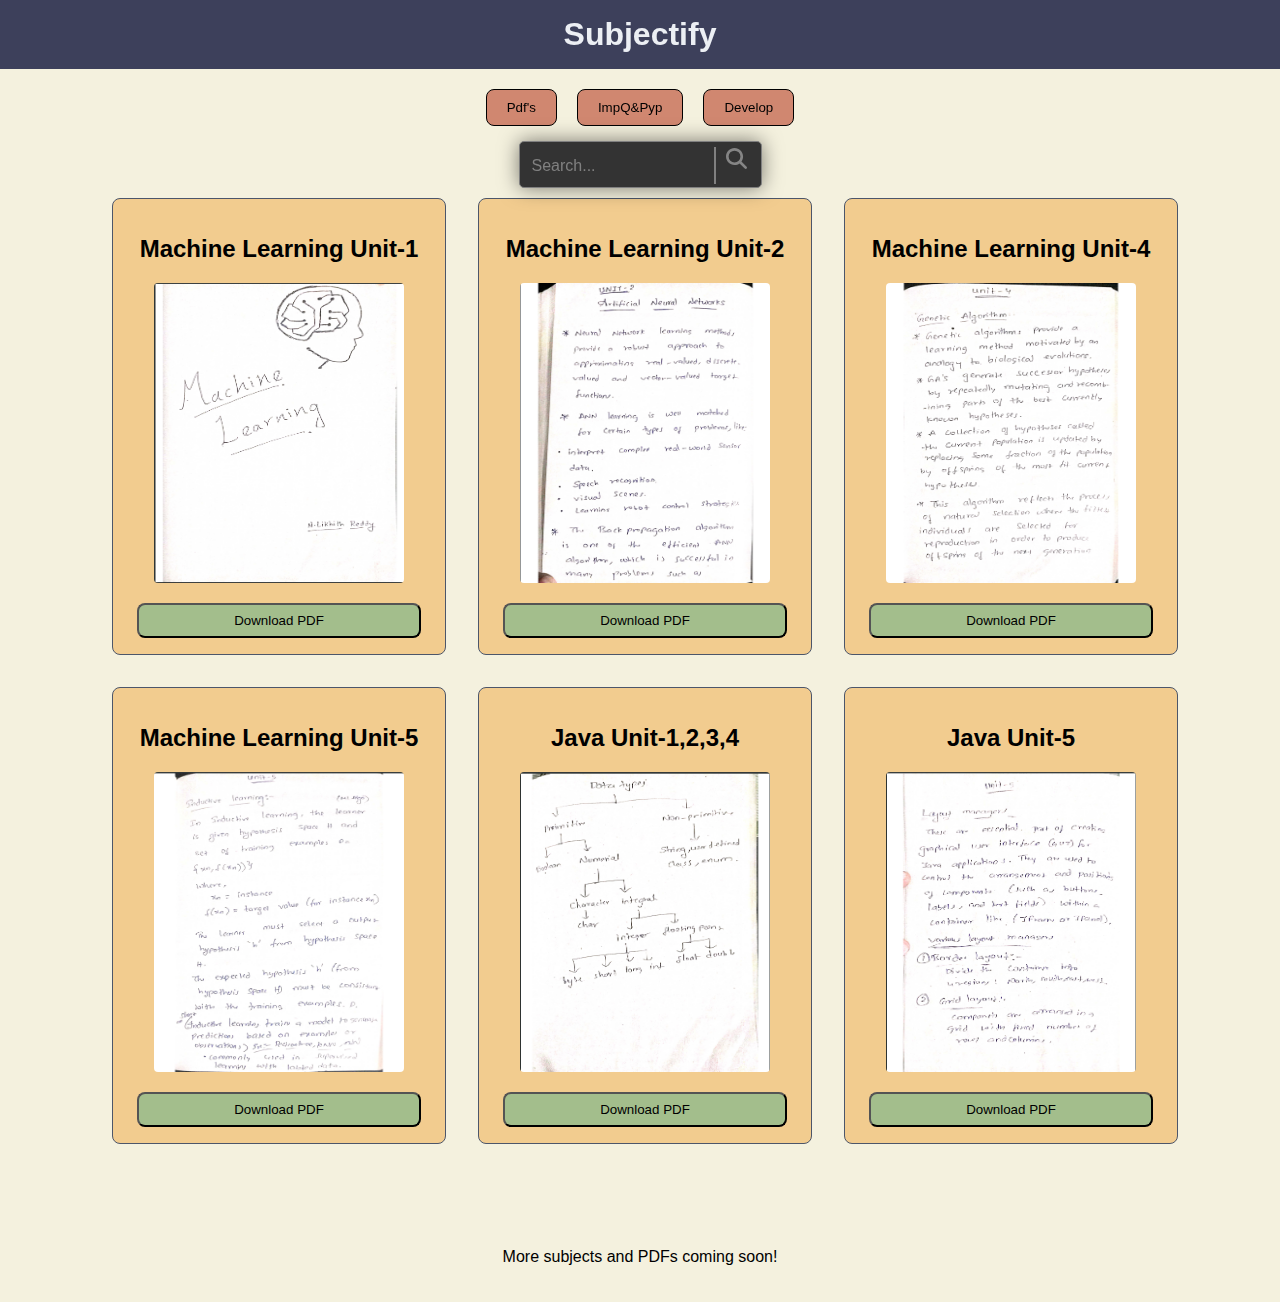
==== index.html @ c7d246d9 "Add files via upload" ====
<!DOCTYPE html>
<html lang="en">

<head>
    <meta charset="UTF-8">
    <meta name="viewport" content="width=device-width, initial-scale=1.0">
    <link rel="stylesheet" href="style.css">
    <title>Subjectify</title>
</head>

<body class="welcome-animation">
    <header>
        <h1>Subjectify</h1>
        <div class="additional-buttons">
            <button class="unique-button-1">Pdf's</button>
            <button class="unique-button-2">ImpQ&Pyp</button>
            <button class="unique-button-3">Develop</button>
        </div>
        <div class="search-container">
            <div class="search">
                <div class="search-box">
                <div class="search-field">
                    <input placeholder="Search..." class="input" type="text">
                    <div class="search-box-icon">
                    <button class="btn-icon-content">
                        <i class="search-icon">
                        <svg xmlns="://www.w3.org/2000/svg" version="1.1" viewBox="0 0 512 512"><path d="M416 208c0 45.9-14.9 88.3-40 122.7L502.6 457.4c12.5 12.5 12.5 32.8 0 45.3s-32.8 12.5-45.3 0L330.7 376c-34.4 25.2-76.8 40-122.7 40C93.1 416 0 322.9 0 208S93.1 0 208 0S416 93.1 416 208zM208 352a144 144 0 1 0 0-288 144 144 0 1 0 0 288z" fill="#fff"></path></svg>
                        </i>
                    </button>
                    </div>
                </div>
                </div>
            </div>
        </div>
    </header>
    
    <main>

        

        <section class="subject">
            <h2>Machine Learning Unit-1</h2>
            <div class="thumbnail">
                <img src="images/mlunit1.png" alt="Subject 1 Thumbnail">
            </div>
            <div class="actions">
                
                <button class="download-pdf-btn" data-pdf="pdfs/unit1 ml.pdf">Download PDF</button>
            </div>
            
        </section>

        <section class="subject">
            <h2>Machine Learning Unit-2</h2>
            <div class="thumbnail">
                <img src="images/mlunit2.png" alt="Subject 1 Thumbnail">
            </div>
            <div class="actions">
                
                <button class="download-pdf-btn" data-pdf="pdfs/unit 2 ml.pdf">Download PDF</button>
            </div>
        </section>

        <section class="subject">
            <h2>Machine Learning Unit-4</h2>
            <div class="thumbnail">
                <img src="images/unitml4.png" alt="Subject 1 Thumbnail">
            </div>
            <div class="actions">
                
                <button class="download-pdf-btn" data-pdf="pdfs/ml unit 4.pdf">Download PDF</button>
            </div>
        </section>

        <section class="subject">
            <h2>Machine Learning Unit-5</h2>
            <div class="thumbnail">
                <img src="images/mlunit5.png" alt="Subject 1 Thumbnail">
            </div>
            <div class="actions">
                
                <button class="download-pdf-btn" data-pdf="pdfs/unit 5.pdf">Download PDF</button>
            </div>
        </section>

        <section class="subject">
            <h2>Java Unit-1,2,3,4</h2>
            <div class="thumbnail">
                <img src="images/javaunits.png" alt="Subject 1 Thumbnail">
            </div>
            <div class="actions">
                
                <button class="download-pdf-btn" data-pdf="pdfs/Java1234.pdf">Download PDF</button>
            </div>
        </section>

        <section class="subject">
            <h2>Java Unit-5</h2>
            <div class="thumbnail">
                <img src="images/javaunit5.png" alt="Subject 1 Thumbnail">
            </div>
            <div class="actions">
                
                <button class="download-pdf-btn" data-pdf="pdfs/Java unit5.pdf">Download PDF</button>
            </div>
        </section>

        
    </main>

    <div class="coming-soon-container">
        <p>More subjects and PDFs coming soon!</p>
    </div>

    <script src="script.js"></script>
</body>

</html>
---- style.css ----
body {
    font-family: 'Arial', sans-serif;
    margin: 0;
    padding: 0;
    background-color: #F4F1DE;
    color: #eceff4;
    padding-top: 50px; /* Adjust according to header height */
}

header {
    position: fixed;
    width: 100%;
    z-index: 1000;
    top: 0;
}

header h1 {
    margin: 0;
    padding: 1rem;
    background-color: #3d405b;
    color: #eceff4;
    text-align: center;
}

.para1 {
    text-align: center;
    position: absolute;
    bottom: 0;
    left: 50%;
    transform: translateX(-50%);
}


main {
    display: flex;
    flex-wrap: wrap;
    justify-content: flex-start;
    padding: 2rem;
    margin-left: 5%;
    margin-top: 100px; /* Adjust the margin-top to create space below the header */
    position: relative; /* Add this for the absolute positioning of "Explore and Download PDFs" */
}


.subject {
    border: 1px solid #4c566a;
    background-color: #f2cc8f;
    margin: 1rem;
    padding: 1rem;
    text-align: center;
    width: 300px;
    border-radius: 8px;
}

.subject h2{
    color: black;
}

.subject:hover {
    background-color: #d08770;
}

.thumbnail {
    margin-bottom: 1rem;
}

.thumbnail img {
    max-width: 100%;
    height: auto;
    width: 250px; /* Adjust the width as needed */
    height: 300px; /* Adjust the height as needed */
    border-radius: 4px;
}

.actions {
    text-align: left;
    display: flex;
    justify-content: space-between;
}

.actions button,
.actions a {
    flex-grow: 1;
    margin: 0 0.5rem;
    padding: 0.5rem;
    background-color: #a3be8c;
    color: black;
    text-decoration: none;
    border-radius: 8px; /* Rounded corners */
    cursor: pointer;
}

.actions button:hover {
    background-color: #5e81ac;
    color: white;
}

body::-webkit-scrollbar {
    width: 12px;
}

body::-webkit-scrollbar-thumb {
    background-color: #4c566a;
    border-radius: 6px;
}

body::-webkit-scrollbar-track {
    background-color: #2e3440;
}

body::-webkit-scrollbar-thumb:hover {
    background-color: #5e81ac;
}


.search-container {
    display: flex;
    justify-content: center;
    margin-top: 15px;
}

.search {
    --input-line: #cccccc;
    --input-text-color: #808080;
    --input-text-hover-color: transparent;
    --input-border-color: #808080;
    --input-border-hover-color: #999999;
    --input-bg-color: #333333;
    --search-max-width: 250px;
    --search-min-width: 150px;
    --border-radius: 5px;
    --transition-cubic-bezier: 150ms cubic-bezier(0.4,0,0.2,1);
  }
  
  .search-box {
    max-width: var(--search-max-width);
    min-width: var(--search-min-width);
    height: 35px;
    border: 1px solid var(--input-border-color);
    border-radius: var(--border-radius);
    padding: 5px 15px;
    background: var(--input-bg-color);
    box-shadow: 0 0 20px rgba(0, 0, 0, 0.5);
    transition: var(--transition-cubic-bezier);
  }
  
  .search-box:hover {
    border-color: var(--input-border-hover-color);
  }
  
  /*Section input*/
  .search-field {
    position: relative;
    width: 100%;
    height: 100%;
    left: -5px;
    border: 0;
  }
  
  .input {
    width: calc(100% - 29px);
    height: 100%;
    border: 0;
    border-color: transparent;
    font-size: 1rem;
    padding-right: 0px;
    color: var(--input-line);
    background: var(--input-bg-color);
    border-right: 2px solid var(--input-border-color);
    outline: none;
  }
  
  .input::-webkit-input-placeholder {
    color: var(--input-text-color);
  }
  
  .input::-moz-input-placeholder {
    color: var(--input-text-color);
  }
  
  .input::-ms-input-placeholder {
    color: var(--input-text-color);
  }
  
  .input:focus::-webkit-input-placeholder {
    color: var(--input-text-hover-color);
  }
  
  .input:focus::-moz-input-placeholder {
    color: var(--input-text-hover-color);
  }
  
  .input:focus::-ms-input-placeholder {
    color: var(--input-text-hover-color);
  }
  
  /*Search button*/
  .search-box-icon {
    width: 52px;
    height: 35px;
    position: absolute;
    top: -6px;
    right: -21px;
    background: transparent;
    border-bottom-right-radius: var(--border-radius);
    border-top-right-radius: var(--border-radius);
    transition: var(--transition-cubic-bezier);
  }
  
  .search-box-icon:hover {
    background: var(--input-border-color);
  }
  
  .btn-icon-content {
    width: 52px;
    height: 35px;
    top: -6px;
    right: -21px;
    background: transparent;
    border: none;
    cursor: pointer;
    border-bottom-right-radius: var(--border-radius);
    border-top-right-radius: var(--border-radius);
    transition: var(--transition-cubic-bezier);
    opacity: .4;
  }
  
  .btn-icon-content:hover {
    opacity: .8;
  }
  
  .search-icon {
    width: 21px;
    height: 21px;
    position: absolute;
    top: 7px;
    right: 15px;
  }

.coming-soon-container {
    text-align: center;
    margin-top: 20px; /* Adjust the margin-top as needed */
    padding: 20px;
    border-radius: 8px;
    color: black;
}

.additional-buttons {
    display: flex;
    justify-content: center;
    margin-top: 20px; /* Adjust the margin-top as needed */
}

.additional-buttons button {
    margin: 0 10px; /* Adjust the margin between buttons as needed */
    padding: 10px 20px;
    background-color: #d08770; /* Minimal Nordic purple color */
    border: 1px solid black; /* Border color */
    border-radius: 8px; /* Rounded corners */
    color: black;
    cursor: pointer;
    transition: background-color 0.3s ease, color 0.3s ease, border 0.3s ease;
}

.additional-buttons button:hover {
    background-color: #a3be8c; /* Slightly lighter color on hover */
    color: #2e3440; /* Darker text on hover */
    border: 1px solid #81a1c1; /* Lighter border on hover */
}


.impcomingtext{
    color: black;
    text-align: center;
    margin-top: 300px;

}

.coming-soon1-container{
  text-align: center;
  margin-top: 120px; /* Adjust the margin-top as needed */
  padding: 20px;
  border-radius: 8px;
  color: black;
}



/* Media Query for Small Screens (Mobile) */
@media only screen and (max-width: 600px) {
    main {
        padding: 1rem;
        margin-top: 120px;
    }

}

.centered-image-container {
  text-align: center;
  margin-top: 20px; /* Adjust the margin based on your design */
}

.centered-image {
  max-width: 100%; /* Ensure the image doesn't exceed the container width */
  height: auto; /* Maintain the image's aspect ratio */
  border-radius: 8px; /* Add border-radius for rounded corners (optional) */
}

@media screen and (max-width: 600px) {
  /* Mobile view styles */
  .centered-image-container {
      margin-top: 10px; /* Adjust the margin for mobile view */
  }
}



.welcome-animation {
  animation: dropColors 2s ease-in-out;
}

@keyframes dropColors {
  0% {
      transform: translateY(-100%);
      opacity: 0;
  }
  100% {
      transform: translateY(0);
      opacity: 1;
  }
}

/* Define Nordic light colors */
.nordic-light-color-1 {
  color: #d8dee9; /* Snow Storm */
}

.nordic-light-color-2 {
  color: #e5e9f0; /* Boreal Blue */
}

.nordic-light-color-3 {
  color: #eceff4; /* Glacial Green */
}
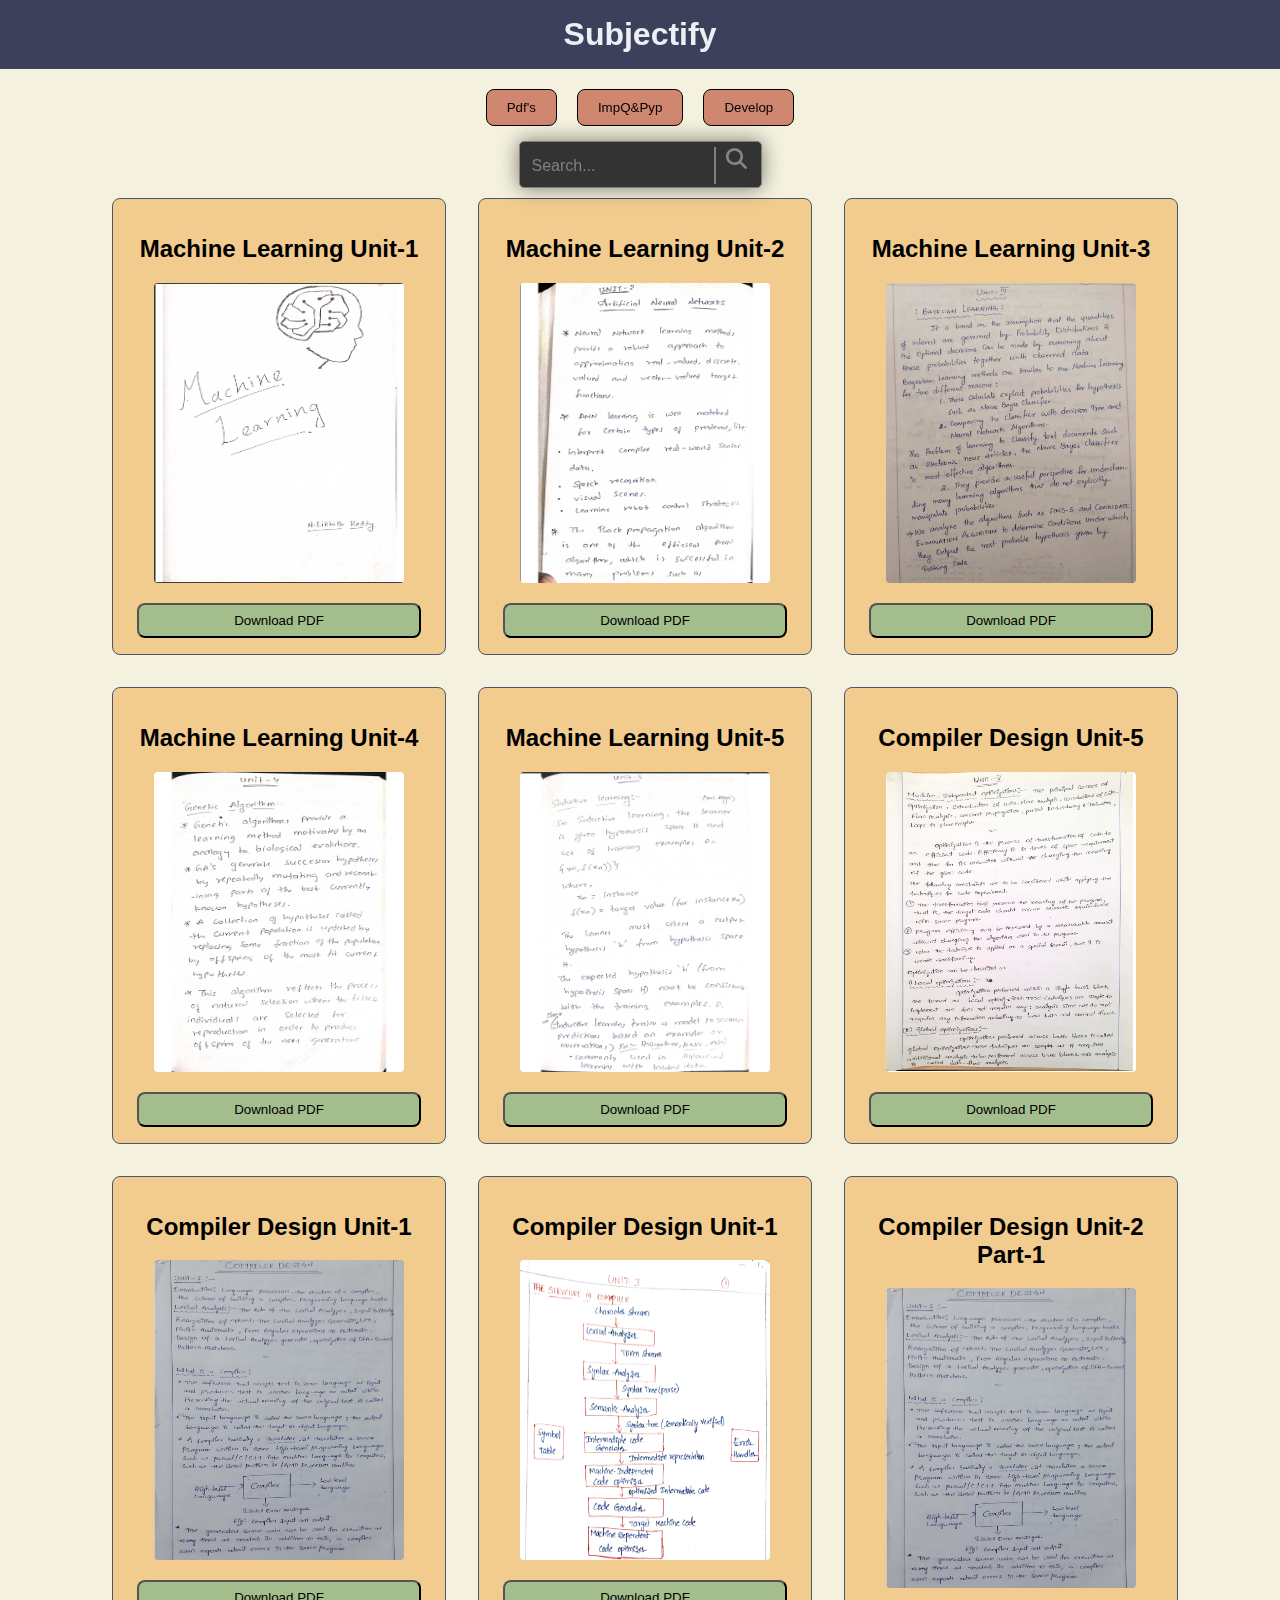
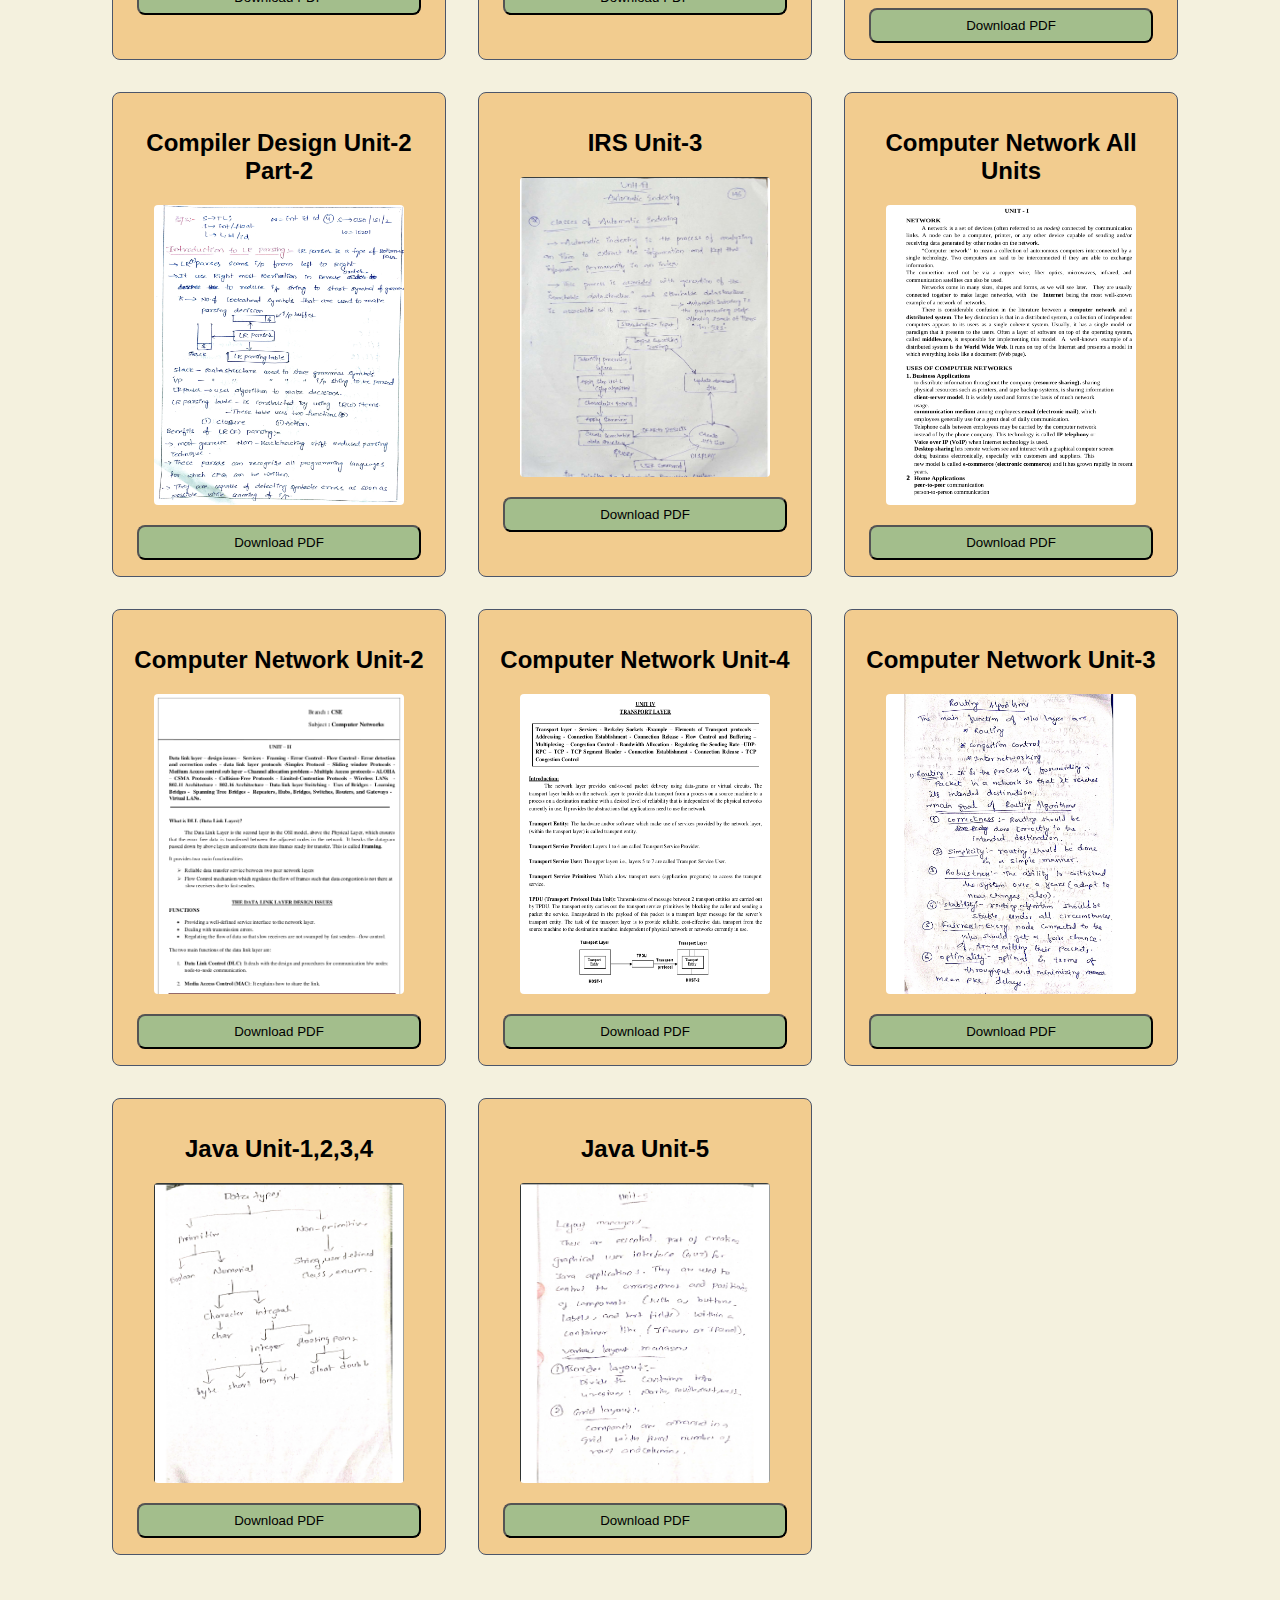
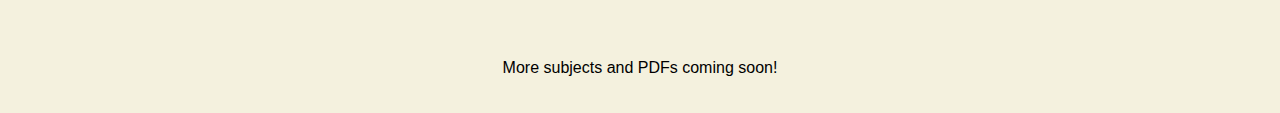
==== commit d96eaa14: "add new files" ====
--- a/index.html
+++ b/index.html
@@ -8,7 +8,7 @@
     <title>Subjectify</title>
 </head>
 
-<body class="welcome-animation">
+<body>
     <header>
         <h1>Subjectify</h1>
         <div class="additional-buttons">
@@ -62,6 +62,17 @@
         </section>
 
         <section class="subject">
+            <h2>Machine Learning Unit-3</h2>
+            <div class="thumbnail">
+                <img src="images/mlunit3.png" alt="Subject 1 Thumbnail">
+            </div>
+            <div class="actions">
+                
+                <button class="download-pdf-btn" data-pdf="pdfs/ml-3rd-unit-ml-unit-3-notes.pdf">Download PDF</button>
+            </div>
+        </section>
+
+        <section class="subject">
             <h2>Machine Learning Unit-4</h2>
             <div class="thumbnail">
                 <img src="images/unitml4.png" alt="Subject 1 Thumbnail">
@@ -80,6 +91,114 @@
             <div class="actions">
                 
                 <button class="download-pdf-btn" data-pdf="pdfs/unit 5.pdf">Download PDF</button>
+            </div>
+        </section>
+
+        <section class="subject">
+            <h2>Compiler Design Unit-5</h2>
+            <div class="thumbnail">
+                <img src="images/cdunit5.png" alt="Subject 1 Thumbnail">
+            </div>
+            <div class="actions">
+                
+                <button class="download-pdf-btn" data-pdf="pdfs/compiler design  unit5 notes.pdf">Download PDF</button>
+            </div>
+        </section>
+
+        <section class="subject">
+            <h2>Compiler Design Unit-1</h2>
+            <div class="thumbnail">
+                <img src="images/cdunit1.png" alt="Subject 1 Thumbnail">
+            </div>
+            <div class="actions">
+                
+                <button class="download-pdf-btn" data-pdf="pdfs/compiler design-unit1.pdf">Download PDF</button>
+            </div>
+        </section>
+
+        <section class="subject">
+            <h2>Compiler Design Unit-1</h2>
+            <div class="thumbnail">
+                <img src="images/cdunit1(1).png" alt="Subject 1 Thumbnail">
+            </div>
+            <div class="actions">
+                
+                <button class="download-pdf-btn" data-pdf="pdfs/Compiler Design Unit-1.pdf">Download PDF</button>
+            </div>
+        </section>
+
+        <section class="subject">
+            <h2>Compiler Design Unit-2 Part-1</h2>
+            <div class="thumbnail">
+                <img src="images/cdunit1.png" alt="Subject 1 Thumbnail">
+            </div>
+            <div class="actions">
+                
+                <button class="download-pdf-btn" data-pdf="pdfs/CD UNIT- II PART-1.pdf">Download PDF</button>
+            </div>
+        </section>
+
+        <section class="subject">
+            <h2>Compiler Design Unit-2 Part-2</h2>
+            <div class="thumbnail">
+                <img src="images/cdunit2part2.png" alt="Subject 1 Thumbnail">
+            </div>
+            <div class="actions">
+                
+                <button class="download-pdf-btn" data-pdf="pdfs/CD UNIT - II PART - 2.pdf">Download PDF</button>
+            </div>
+        </section>
+
+        <section class="subject">
+            <h2>IRS Unit-3</h2>
+            <div class="thumbnail">
+                <img src="images/irs unit3.png" alt="Subject 1 Thumbnail">
+            </div>
+            <div class="actions">
+                
+                <button class="download-pdf-btn" data-pdf="pdfs/irs-unit-3-information-retrieval-systems-unit-3.pdf">Download PDF</button>
+            </div>
+        </section>
+
+        <section class="subject">
+            <h2>Computer Network All Units</h2>
+            <div class="thumbnail">
+                <img src="images/cnall.png" alt="Subject 1 Thumbnail">
+            </div>
+            <div class="actions">
+                
+                <button class="download-pdf-btn" data-pdf="pdfs/COMPUTER NETWORKS NOTES (1 to 5 units) WORD DOCUMENT.pdf">Download PDF</button>
+            </div>
+        </section>
+
+        <section class="subject">
+            <h2>Computer Network Unit-2</h2>
+            <div class="thumbnail">
+                <img src="images/cnunit2.png" alt="Subject 1 Thumbnail">
+            </div>
+            <div class="actions">
+                <button class="download-pdf-btn" data-pdf="pdfs/Unit 2 cn.pdf">Download PDF</button>
+            </div>
+        </section>
+
+        <section class="subject">
+            <h2>Computer Network Unit-4</h2>
+            <div class="thumbnail">
+                <img src="images/cnunit4.png" alt="Subject 1 Thumbnail">
+            </div>
+            <div class="actions">
+                <button class="download-pdf-btn" data-pdf="pdfs/UNIT 4 -TransportLayer.pdf">Download PDF</button>
+            </div>
+        </section>
+
+        <section class="subject">
+            <h2>Computer Network Unit-3</h2>
+            <div class="thumbnail">
+                <img src="images/cnunit3.png" alt="Subject 1 Thumbnail">
+            </div>
+            <div class="actions">
+                
+                <button class="download-pdf-btn" data-pdf="pdfs/Cn unit 3 .pdf">Download PDF</button>
             </div>
         </section>
 
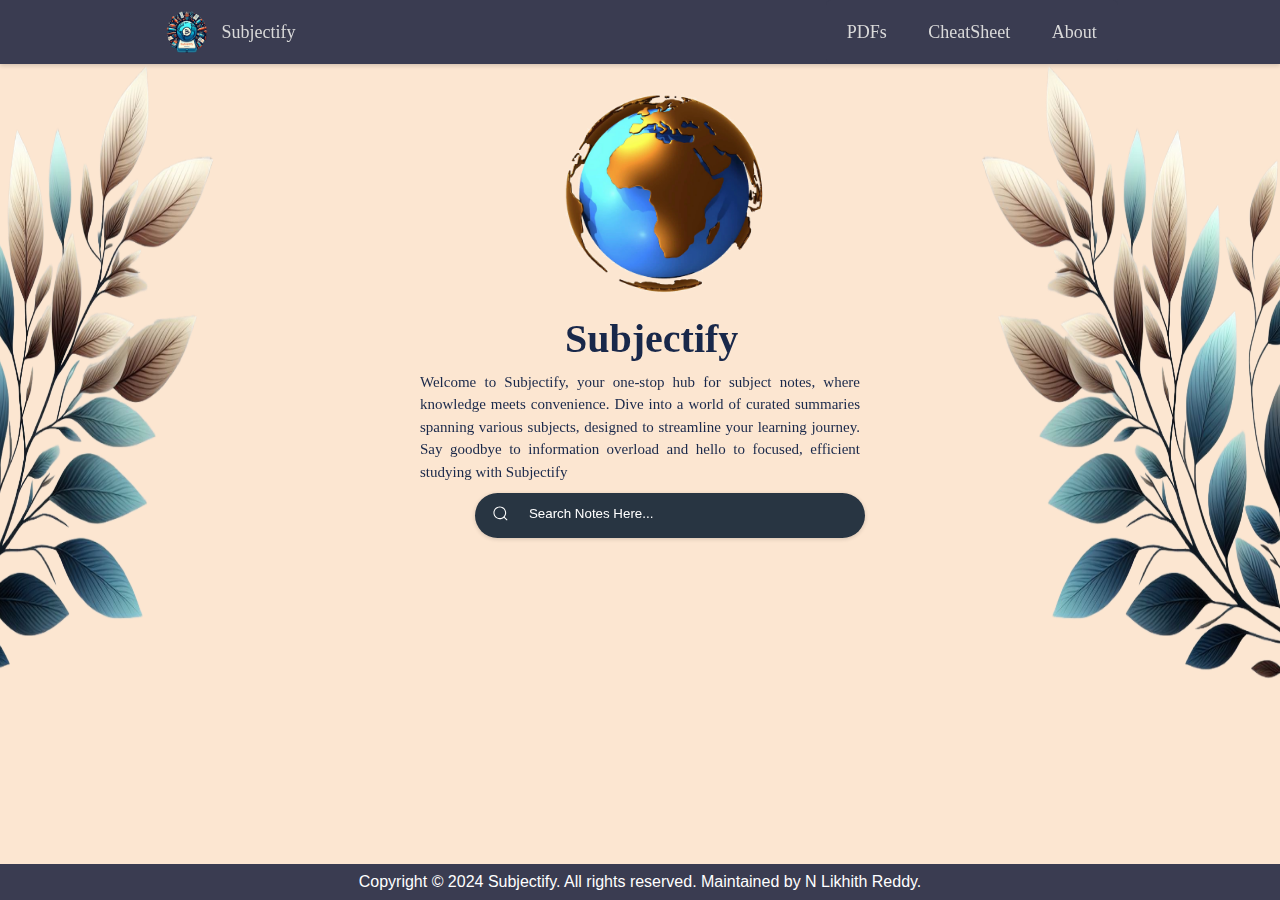
==== commit 442f62d1: "Added New Files" ====
--- a/index.html
+++ b/index.html
@@ -1,237 +1,237 @@
 <!DOCTYPE html>
 <html lang="en">
-
 <head>
-    <meta charset="UTF-8">
-    <meta name="viewport" content="width=device-width, initial-scale=1.0">
-    <link rel="stylesheet" href="style.css">
-    <title>Subjectify</title>
+  <meta charset="UTF-8">
+  <meta name="viewport" content="width=device-width, initial-scale=1.0">
+  <title>Subjectify</title>
+  <link rel="stylesheet" href="styles.css">
+  <link rel="icon" type="image/png" href="static\images\Subjectify logo.png">
 </head>
-
 <body>
-    <header>
-        <h1>Subjectify</h1>
-        <div class="additional-buttons">
-            <button class="unique-button-1">Pdf's</button>
-            <button class="unique-button-2">ImpQ&Pyp</button>
-            <button class="unique-button-3">Develop</button>
+  <header id="navbar">
+    <nav class="navbar-container container">
+      <a href="index.html" class="home-link">
+        <img src="images\Subjectify logo.png" alt="Subjectify Logo" class="navbar-logo">
+        Subjectify
+      </a>
+    
+      <button type="button" id="navbar-toggle" aria-controls="navbar-menu" aria-label="Toggle menu" aria-expanded="false">
+        <span class="icon-bar"></span>
+        <span class="icon-bar"></span>
+        <span class="icon-bar"></span>
+      </button>
+      <div id="navbar-menu" aria-labelledby="navbar-toggle">
+        <ul class="navbar-links">
+          <li class="navbar-item"><a class="navbar-link" href="pdfs.html">PDFs</a></li>
+          <li class="navbar-item"><a class="navbar-link" href="CheetSheets.html">CheatSheet</a></li>
+          <li class="navbar-item"><a class="navbar-link" href="about.html">About</a></li>
+        </ul>
+      </div>
+    </nav>
+    <section id="image-section">
+        <div class="image-container">
+          <img src="images\leafs.png" alt="Left Image" class="lefimg">
         </div>
-        <div class="search-container">
-            <div class="search">
-                <div class="search-box">
-                <div class="search-field">
-                    <input placeholder="Search..." class="input" type="text">
-                    <div class="search-box-icon">
-                    <button class="btn-icon-content">
-                        <i class="search-icon">
-                        <svg xmlns="://www.w3.org/2000/svg" version="1.1" viewBox="0 0 512 512"><path d="M416 208c0 45.9-14.9 88.3-40 122.7L502.6 457.4c12.5 12.5 12.5 32.8 0 45.3s-32.8 12.5-45.3 0L330.7 376c-34.4 25.2-76.8 40-122.7 40C93.1 416 0 322.9 0 208S93.1 0 208 0S416 93.1 416 208zM208 352a144 144 0 1 0 0-288 144 144 0 1 0 0 288z" fill="#fff"></path></svg>
-                        </i>
-                    </button>
-                    </div>
-                </div>
-                </div>
-            </div>
+        <div class="image-container">
+            <img src="images\Daco_7374.png" alt="Left Image" class="midimg">
+            <h1 class="head1">Subjectify</h1>
+            <p class="par1">Welcome to Subjectify, your one-stop hub for subject notes, where knowledge meets convenience. Dive into a world of curated summaries spanning various subjects, designed to streamline your learning journey. Say goodbye to information overload and hello to focused, efficient studying with Subjectify</p>
+            <form class="custom-form">
+              <label for="search-input">
+                  <input class="custom-input" type="text" required="" placeholder="Search Notes Here..." id="search-input" name="search-input">
+                  <div class="custom-fancy-bg"></div>
+                  <div class="custom-search-icon">
+                      <svg viewBox="0 0 24 24" aria-hidden="true">
+                          <g>
+                              <path d="M21.53 20.47l-3.66-3.66C19.195 15.24 20 13.214 20 11c0-4.97-4.03-9-9-9s-9 4.03-9 9 4.03 9 9 9c2.215 0 4.24-.804 5.808-2.13l3.66 3.66c.147.146.34.22.53.22s.385-.073.53-.22c.295-.293.295-.767.002-1.06zM3.5 11c0-4.135 3.365-7.5 7.5-7.5s7.5 3.365 7.5 7.5-3.365 7.5-7.5 7.5-7.5-3.365-7.5-7.5z"></path>
+                          </g>
+                      </svg>
+                  </div>
+                  <button class="custom-close-btn" type="reset">
+                      <svg xmlns="http://www.w3.org/2000/svg" viewBox="0 0 20 20" fill="currentColor">
+                          <path fill-rule="evenodd" d="M4.293 4.293a1 1 0 011.414 0L10 8.586l4.293-4.293a1 1 0 111.414 1.414L11.414 10l4.293 4.293a1 1 0 01-1.414 1.414L10 11.414l-4.293 4.293a1 1 0 01-1.414-1.414L8.586 10 4.293 5.707a1 1 0 010-1.414z" clip-rule="evenodd"></path>
+                      </svg>
+                  </button>
+              </label>
+              <div id="suggestions"></div>
+              <button type="submit" style="display:none"></button> 
+            </form>
+
+            <script>
+              document.addEventListener('DOMContentLoaded', function () {
+                  const searchInput = document.getElementById('search-input');
+                  const form = document.querySelector('.custom-form');
+                  const suggestionsContainer = document.getElementById('suggestions');
+                  let selectedIndex = -1;
+                  let fullQueryEntered = false;
+          
+                  
+                  form.addEventListener('submit', function (event) {
+                      event.preventDefault(); 
+                      const query = searchInput.value.trim(); 
+          
+                      if (query.length > 0) {
+                          
+                          if (fullQueryEntered) {
+                              window.location.href = `pdfs.html?search=${query}`;
+                          } else {
+                             
+                              window.location.href = `CheetSheets.html?search=${query}`;
+                          }
+                      }
+                  });
+          
+                  
+                  searchInput.addEventListener('input', function () {
+                      const query = searchInput.value.trim().toLowerCase(); 
+          
+                      
+                      suggestionsContainer.innerHTML = '';
+                      selectedIndex = -1;
+          
+                      
+                      const manualSuggestionsPDF = [
+                          "Machine Learning Unit-1",
+                          "Machine Learning Unit-2",
+                          "Compiler Design Unit-1",
+                          "Compiler Design Unit-2 Part-1",
+                          "Compiler Design Unit-2 Part-2",
+                          "IRS Unit-3",
+                          "Computer Network All Units",
+                          "Computer Network Unit-2",
+                          "Computer Network Unit-4",
+                          "Computer Network Unit-3",
+                          "Java Unit-1,2,3,4",
+                          "Java Unit-5",
+                          "Machine Learning Unit-3",
+                          "Machine Learning Unit-4",
+                          "Machine Learning Unit-5",
+                          "Compiler Design Unit-5",
+                          
+                          
+                      ];
+          
+                      
+                      const manualSuggestionsCheetSheet = [
+                          "Blender Hotkey Cheat Sheet",
+                          "C Programming Cheat Sheet",
+                          "Java Programming Cheat Sheet",
+                          "JavaScript Cheat Sheet",
+                          "Kubectl Cheat Sheet",
+                          "Linux Common Commands Cheat Sheet",
+                          "SQLite3 Cheat Sheet",
+                          "Git Cheat Sheet",
+                          "Kubernetes Cheat Sheet",
+                          "Perl Cheat Sheet",
+                          "Raspberry Pi Cheat Sheet",
+                         
+                      ];
+          
+                      
+                      manualSuggestionsPDF.forEach((suggestion, index) => {
+                          if (suggestion.toLowerCase().includes(query)) {
+                              const suggestionElement = createSuggestionElement(suggestion, index, true);
+                              suggestionsContainer.appendChild(suggestionElement);
+                          }
+                      });
+          
+                      
+                      manualSuggestionsCheetSheet.forEach((suggestion, index) => {
+                          if (suggestion.toLowerCase().includes(query)) {
+                              const suggestionElement = createSuggestionElement(suggestion, index, false);
+                              suggestionsContainer.appendChild(suggestionElement);
+                          }
+                      });
+          
+                      
+                      suggestionsContainer.style.display = query.length > 0 ? 'block' : 'none';
+          
+                      
+                      fullQueryEntered = [...manualSuggestionsPDF, ...manualSuggestionsCheetSheet].some(suggestion => suggestion.toLowerCase() === query);
+                  });
+          
+                 
+                  searchInput.addEventListener('keydown', function (event) {
+                      if (event.key === 'ArrowDown') {
+                          event.preventDefault(); 
+                          selectedIndex = Math.min(selectedIndex + 1, suggestionsContainer.children.length - 1);
+                          highlightSelectedSuggestion();
+                      } else if (event.key === 'ArrowUp') {
+                          event.preventDefault(); 
+                          selectedIndex = Math.max(selectedIndex - 1, -1);
+                          highlightSelectedSuggestion();
+                      } else if (event.key === 'Enter' && selectedIndex !== -1 && document.activeElement === searchInput) {
+                          const selectedSuggestion = suggestionsContainer.children[selectedIndex];
+                          if (selectedSuggestion) {
+                              const query = selectedSuggestion.textContent.trim();
+                              const page = fullQueryEntered ? 'pdfs.html' : 'CheetSheets.html';
+                              window.location.href = `${page}?search=${encodeURIComponent(query)}`;
+                          }
+                      }
+                  });
+          
+                  
+                  function highlightSelectedSuggestion() {
+                      const suggestions = suggestionsContainer.querySelectorAll('.suggestion');
+                      suggestions.forEach((suggestion, index) => {
+                          if (index === selectedIndex) {
+                              suggestion.classList.add('selected');
+                          } else {
+                              suggestion.classList.remove('selected');
+                          }
+                      });
+                  }
+          
+                  
+                  function createSuggestionElement(suggestion, index, isPDF) {
+                      const suggestionElement = document.createElement('div');
+                      suggestionElement.classList.add('suggestion');
+                      suggestionElement.textContent = suggestion;
+                      suggestionElement.addEventListener('click', function () {
+                          const page = isPDF ? 'pdfs.html' : 'CheetSheets.html';
+                          window.location.href = `${page}?search=${encodeURIComponent(suggestion)}`;
+                      });
+                      suggestionElement.addEventListener('mouseover', function () {
+                          selectedIndex = index;
+                          highlightSelectedSuggestion();
+                      });
+                      return suggestionElement;
+                  }
+              });
+            </script>
+          
+          
+          
+          
+          
+          
+          
+          
+          
+          
+          
+          
+          
+          
+            
+          
+            
+          
+            
         </div>
-    </header>
-    
-    <main>
-
-        
-
-        <section class="subject">
-            <h2>Machine Learning Unit-1</h2>
-            <div class="thumbnail">
-                <img src="images/mlunit1.png" alt="Subject 1 Thumbnail">
-            </div>
-            <div class="actions">
-                
-                <button class="download-pdf-btn" data-pdf="pdfs/unit1 ml.pdf">Download PDF</button>
-            </div>
-            
-        </section>
-
-        <section class="subject">
-            <h2>Machine Learning Unit-2</h2>
-            <div class="thumbnail">
-                <img src="images/mlunit2.png" alt="Subject 1 Thumbnail">
-            </div>
-            <div class="actions">
-                
-                <button class="download-pdf-btn" data-pdf="pdfs/unit 2 ml.pdf">Download PDF</button>
-            </div>
-        </section>
-
-        <section class="subject">
-            <h2>Machine Learning Unit-3</h2>
-            <div class="thumbnail">
-                <img src="images/mlunit3.png" alt="Subject 1 Thumbnail">
-            </div>
-            <div class="actions">
-                
-                <button class="download-pdf-btn" data-pdf="pdfs/ml-3rd-unit-ml-unit-3-notes.pdf">Download PDF</button>
-            </div>
-        </section>
-
-        <section class="subject">
-            <h2>Machine Learning Unit-4</h2>
-            <div class="thumbnail">
-                <img src="images/unitml4.png" alt="Subject 1 Thumbnail">
-            </div>
-            <div class="actions">
-                
-                <button class="download-pdf-btn" data-pdf="pdfs/ml unit 4.pdf">Download PDF</button>
-            </div>
-        </section>
-
-        <section class="subject">
-            <h2>Machine Learning Unit-5</h2>
-            <div class="thumbnail">
-                <img src="images/mlunit5.png" alt="Subject 1 Thumbnail">
-            </div>
-            <div class="actions">
-                
-                <button class="download-pdf-btn" data-pdf="pdfs/unit 5.pdf">Download PDF</button>
-            </div>
-        </section>
-
-        <section class="subject">
-            <h2>Compiler Design Unit-5</h2>
-            <div class="thumbnail">
-                <img src="images/cdunit5.png" alt="Subject 1 Thumbnail">
-            </div>
-            <div class="actions">
-                
-                <button class="download-pdf-btn" data-pdf="pdfs/compiler design  unit5 notes.pdf">Download PDF</button>
-            </div>
-        </section>
-
-        <section class="subject">
-            <h2>Compiler Design Unit-1</h2>
-            <div class="thumbnail">
-                <img src="images/cdunit1.png" alt="Subject 1 Thumbnail">
-            </div>
-            <div class="actions">
-                
-                <button class="download-pdf-btn" data-pdf="pdfs/compiler design-unit1.pdf">Download PDF</button>
-            </div>
-        </section>
-
-        <section class="subject">
-            <h2>Compiler Design Unit-1</h2>
-            <div class="thumbnail">
-                <img src="images/cdunit1(1).png" alt="Subject 1 Thumbnail">
-            </div>
-            <div class="actions">
-                
-                <button class="download-pdf-btn" data-pdf="pdfs/Compiler Design Unit-1.pdf">Download PDF</button>
-            </div>
-        </section>
-
-        <section class="subject">
-            <h2>Compiler Design Unit-2 Part-1</h2>
-            <div class="thumbnail">
-                <img src="images/cdunit1.png" alt="Subject 1 Thumbnail">
-            </div>
-            <div class="actions">
-                
-                <button class="download-pdf-btn" data-pdf="pdfs/CD UNIT- II PART-1.pdf">Download PDF</button>
-            </div>
-        </section>
-
-        <section class="subject">
-            <h2>Compiler Design Unit-2 Part-2</h2>
-            <div class="thumbnail">
-                <img src="images/cdunit2part2.png" alt="Subject 1 Thumbnail">
-            </div>
-            <div class="actions">
-                
-                <button class="download-pdf-btn" data-pdf="pdfs/CD UNIT - II PART - 2.pdf">Download PDF</button>
-            </div>
-        </section>
-
-        <section class="subject">
-            <h2>IRS Unit-3</h2>
-            <div class="thumbnail">
-                <img src="images/irs unit3.png" alt="Subject 1 Thumbnail">
-            </div>
-            <div class="actions">
-                
-                <button class="download-pdf-btn" data-pdf="pdfs/irs-unit-3-information-retrieval-systems-unit-3.pdf">Download PDF</button>
-            </div>
-        </section>
-
-        <section class="subject">
-            <h2>Computer Network All Units</h2>
-            <div class="thumbnail">
-                <img src="images/cnall.png" alt="Subject 1 Thumbnail">
-            </div>
-            <div class="actions">
-                
-                <button class="download-pdf-btn" data-pdf="pdfs/COMPUTER NETWORKS NOTES (1 to 5 units) WORD DOCUMENT.pdf">Download PDF</button>
-            </div>
-        </section>
-
-        <section class="subject">
-            <h2>Computer Network Unit-2</h2>
-            <div class="thumbnail">
-                <img src="images/cnunit2.png" alt="Subject 1 Thumbnail">
-            </div>
-            <div class="actions">
-                <button class="download-pdf-btn" data-pdf="pdfs/Unit 2 cn.pdf">Download PDF</button>
-            </div>
-        </section>
-
-        <section class="subject">
-            <h2>Computer Network Unit-4</h2>
-            <div class="thumbnail">
-                <img src="images/cnunit4.png" alt="Subject 1 Thumbnail">
-            </div>
-            <div class="actions">
-                <button class="download-pdf-btn" data-pdf="pdfs/UNIT 4 -TransportLayer.pdf">Download PDF</button>
-            </div>
-        </section>
-
-        <section class="subject">
-            <h2>Computer Network Unit-3</h2>
-            <div class="thumbnail">
-                <img src="images/cnunit3.png" alt="Subject 1 Thumbnail">
-            </div>
-            <div class="actions">
-                
-                <button class="download-pdf-btn" data-pdf="pdfs/Cn unit 3 .pdf">Download PDF</button>
-            </div>
-        </section>
-
-        <section class="subject">
-            <h2>Java Unit-1,2,3,4</h2>
-            <div class="thumbnail">
-                <img src="images/javaunits.png" alt="Subject 1 Thumbnail">
-            </div>
-            <div class="actions">
-                
-                <button class="download-pdf-btn" data-pdf="pdfs/Java1234.pdf">Download PDF</button>
-            </div>
-        </section>
-
-        <section class="subject">
-            <h2>Java Unit-5</h2>
-            <div class="thumbnail">
-                <img src="images/javaunit5.png" alt="Subject 1 Thumbnail">
-            </div>
-            <div class="actions">
-                
-                <button class="download-pdf-btn" data-pdf="pdfs/Java unit5.pdf">Download PDF</button>
-            </div>
-        </section>
-
-        
-    </main>
-
-    <div class="coming-soon-container">
-        <p>More subjects and PDFs coming soon!</p>
-    </div>
-
-    <script src="script.js"></script>
+        <div class="image-container">
+          <img src="images\leafs.png" alt="Right Image" class="rigimg">
+        </div>
+    </section>
+  </header>
+
+  <footer>
+    <p>Copyright &copy; 2024 Subjectify. All rights reserved. Maintained by N Likhith Reddy.</p>
+  </footer>
+
+
+
+  <script src="script.js"></script>
 </body>
-
 </html>
+
--- a/styles.css
+++ b/styles.css
@@ -0,0 +1,1001 @@
+:root {
+    --navbar-bg-color: #3a3c51;
+    --navbar-text-color: hsl(0, 0%, 85%);
+    --navbar-text-color-focus: #3a3c51;
+    --navbar-bg-contrast: #fce6d1;
+}
+* {
+    box-sizing: border-box;
+    margin: 0;
+    padding: 0;
+}
+body {
+    height: 100vh;
+    font-family: Arial, Helvetica, sans-serif;
+    line-height: 1.6;
+    background-color: #fce6d1;
+}
+
+
+.container {
+    max-width: 1000px;
+    padding-left: 1.4rem;
+    padding-right: 1.4rem;
+    margin-left: auto;
+    margin-right: auto;
+}
+
+#navbar {
+    --navbar-height: 64px;
+    position: fixed;
+    top: 0;
+    left: 0;
+    right: 0;
+    height: var(--navbar-height);
+    background-color: var(--navbar-bg-color);
+    box-shadow: 0 2px 4px rgba(0, 0, 0, 0.15);
+    z-index: 1000; 
+}
+
+  
+  .navbar-container {
+    display: flex;
+    justify-content: space-between;
+    height: 100%;
+    align-items: center;
+  }
+  
+  .navbar-item {
+    margin: 0.4em;
+  }
+  
+  .home-link,
+  .navbar-link {
+    color: var(--navbar-text-color);
+    text-decoration: none;
+    display: flex;
+    font-weight: 300;
+    font-size: large;
+    font-family: Georgia, serif;
+    align-items: center;
+  }
+  
+  .home-link:is(:focus, :hover) {
+    color: #fce6d1;
+  }
+  
+  .navbar-link {
+    justify-content: center;
+    padding: 0.4em 0.8em;
+    border-radius: 5px;
+  }
+  
+  .navbar-link:is(:focus, :hover) {
+    color: var(--navbar-text-color-focus);
+    background-color: var(--navbar-bg-contrast);
+  }
+  
+  .navbar-logo {
+    border-radius: 50%;
+    width: 50px;
+    height: 50px;
+    margin-right: 0.5em;
+  }
+  
+  #navbar-toggle {
+    cursor: pointer;
+    border: none;
+    background-color: transparent;
+    width: 40px;
+    height: 40px;
+    display: flex;
+    align-items: center;
+    justify-content: center;
+    flex-direction: column;
+  }
+  
+  .icon-bar {
+    display: block;
+    width: 25px;
+    height: 4px;
+    margin: 2px;
+    background-color: var(--navbar-text-color);
+  }
+  
+  #navbar-toggle:is(:focus, :hover) .icon-bar {
+    background-color: var(--navbar-text-color-focus);
+  }
+  
+  #navbar-toggle[aria-expanded="true"] .icon-bar:is(:first-child, :last-child) {
+    position: absolute;
+    margin: 0;
+    width: 30px;
+  }
+  
+  #navbar-toggle[aria-expanded="true"] .icon-bar:first-child {
+    transform: rotate(45deg);
+  }
+  
+  #navbar-toggle[aria-expanded="true"] .icon-bar:nth-child(2) {
+    opacity: 0;
+  }
+  
+  #navbar-toggle[aria-expanded="true"] .icon-bar:last-child {
+    transform: rotate(-45deg);
+  }
+  
+  #navbar-menu {
+    position: fixed;
+    top: var(--navbar-height);
+    bottom: 0;
+    opacity: 0;
+    visibility: hidden;
+    left: 0;
+    right: 0;
+  }
+  
+  #navbar-toggle[aria-expanded="true"] + #navbar-menu {
+    background-color: rgba(0, 0, 0, 0.4);
+    opacity: 1;
+    visibility: visible;
+  }
+  
+  .navbar-links {
+    list-style: none;
+    position: absolute;
+    background-color: var(--navbar-bg-color);
+    display: flex;
+    flex-direction: column;
+    align-items: center;
+    left: 0;
+    right: 0;
+    margin: 1.4rem;
+    border-radius: 5px;
+    box-shadow: 0 0 20px rgba(0, 0, 0, 0.3);
+  }
+  
+  #navbar-toggle[aria-expanded="true"] + #navbar-menu .navbar-links {
+    padding: 1em;
+  }
+  
+
+@media screen and (min-width: 700px) {
+    
+    #navbar-toggle,
+    #navbar-toggle[aria-expanded="true"] {
+        display: none;
+    }
+
+    
+    #navbar-menu,
+    #navbar-toggle[aria-expanded="true"] #navbar-menu {
+        visibility: visible;
+        opacity: 1;
+        position: static;
+        display: block;
+        height: 100%;
+    }
+
+    
+    .navbar-links,
+    #navbar-toggle[aria-expanded="true"] #navbar-menu .navbar-links {
+        margin: 0;
+        padding: 0;
+        box-shadow: none;
+        position: static;
+        flex-direction: row;
+        width: 100%;
+        height: 100%;
+    }
+}
+
+
+
+  
+#image-section {
+    display: flex;
+    justify-content: space-between;
+    margin-top: 20px; 
+    
+}
+  
+.image-container {
+    width: 45%; 
+
+}
+  
+
+  
+.image-container .rigimg {
+    width: 100%;
+    height: 700px;
+    margin-left: 100px;
+    margin-top: -30px;
+    position: relative;
+    animation: branchMove 5s infinite alternate; 
+    transform-origin: left top;
+}
+
+@keyframes branchMove {
+    0% {
+        transform: rotate(0deg);
+    }
+    50% {
+        transform: rotate(5deg); 
+    }
+    100% {
+        transform: rotate(0deg);
+    }
+}
+  
+@keyframes moveRound {
+    0% {
+      transform: rotate(0deg);
+    }
+    100% {
+      transform: rotate(360deg);
+    }
+}
+  
+.image-container .midimg {
+    width: 200px;
+    height: 200px;
+    margin-left: 150px;
+    margin-top: 10px;
+    animation: moveRound 9s linear infinite; 
+}
+  
+.image-container .head1 {
+    font-family: Georgia, serif; 
+    font-weight: bold; 
+    margin-top: 5px;
+    font-size: 40px;
+    color: #19284a;
+    margin-left: 150px;
+}
+
+.image-container .par1 {
+    font-size: 15px; 
+    color: #19284a; 
+    font-family: Georgia, serif; 
+    margin-left: 5px; 
+    margin-right: 5px; 
+    text-align: justify; 
+    line-height: 1.5; 
+}
+  
+
+.image-container .lefimg {
+    width: 100%;
+    height: 700px;
+    margin-left: -600px; 
+    margin-top: -30px;
+    position: relative;
+    transform: scaleX(-1);
+    animation: branchMove1 5s infinite alternate; 
+    transform-origin: right top;
+}
+
+@keyframes branchMove1 {
+    0% {
+        transform: scaleX(-1) rotate(0deg);
+    }
+    50% {
+        transform: scaleX(-1) rotate(5deg);
+    }
+    100% {
+        transform: scaleX(-1) rotate(0deg);
+    }
+}
+
+@media only screen and (max-width: 768px) {
+    #image-section {
+        flex-direction: column;
+        align-items: center;
+    }
+
+    .image-container {
+        width: 100%;
+        margin-bottom: 20px;
+        padding: 0 10px;
+    }
+
+    .image-container .rigimg,
+    .image-container .lefimg {
+        display: none; 
+    }
+
+    .image-container .midimg {
+        margin-left: auto; 
+        margin-right: auto;
+        display: block; 
+        animation: none;
+    }
+
+    .image-container .head1 {
+        margin-left: 0;
+        text-align: center;
+        display: block; 
+    }
+    .image-container .par1 {
+        margin-left: 15px;
+        margin-right: 15px; 
+    }
+}
+
+
+.custom-form {
+    --input-text-color: #fff;
+    --input-bg-color: #283542;
+    --focus-input-bg-color: #283542;
+    --text-color: white;
+    --active-color: white;
+    --width-of-input: 200px;
+    --inline-padding-of-input: 1.2em;
+    --gap: 0.9rem;
+    font-size: 0.9rem;
+    display: flex;
+    gap: 0.5rem;
+    align-items: center;
+    width: var(--width-of-input);
+    position: relative;
+    isolation: isolate;
+    margin-top: 10px;
+    margin-left: 60px;
+    width: 390px;
+}
+
+.custom-fancy-bg {
+    position: absolute;
+    width: 100%;
+    inset: 0;
+    background: var(--input-bg-color);
+    border-radius: 30px;
+    height: 100%;
+    z-index: -1;
+    pointer-events: none;
+    box-shadow: rgba(0, 0, 0, 0.16) 0px 1px 4px;
+}
+
+.custom-form label {
+    width: 100%;
+    padding: 0.8em;
+    height: 40px;
+    padding-inline: var(--inline-padding-of-input);
+    display: flex;
+    align-items: center;
+}
+
+.custom-search-icon, .custom-close-btn {
+    position: absolute;
+}
+
+.custom-search-icon {
+    fill: var(--text-color);
+    left: var(--inline-padding-of-input);
+}
+
+.custom-search-icon svg {
+    width: 17px;
+    display: block;
+}
+
+.custom-close-btn {
+    border: none;
+    right: var(--inline-padding-of-input);
+    box-sizing: border-box;
+    display: flex;
+    align-items: center;
+    justify-content: center;
+    color: black;
+    padding: 0.1em;
+    width: 20px;
+    height: 20px;
+    border-radius: 50%;
+    background: var(--active-color);
+    opacity: 0;
+    visibility: hidden;
+}
+
+.custom-input {
+    color: var(--input-text-color);
+    width: 100%;
+    margin-inline: min(2em,calc(var(--inline-padding-of-input) + var(--gap)));
+    background: none;
+    border: none; 
+}
+
+.custom-input:focus {
+    outline: none;
+}
+
+.custom-input::placeholder {
+    color: var(--text-color)
+}
+
+.custom-input:focus ~ .custom-fancy-bg {
+    border: 1px solid var(--active-color);
+    background: var(--focus-input-bg-color);
+}
+
+.custom-input:focus ~ .custom-search-icon {
+    fill:  var(--active-color);
+}
+
+.custom-input:valid ~ .custom-close-btn {
+    opacity: 1;
+    visibility: visible;
+}
+
+input:-webkit-autofill,
+input:-webkit-autofill:hover,
+input:-webkit-autofill:focus,
+input:-webkit-autofill:active {
+    -webkit-transition: "color 9999s ease-out, background-color 9999s ease-out";
+    -webkit-transition-delay: 9999s;
+}
+
+@media only screen and (max-width: 768px) {
+    .custom-form {
+        width: 100%;
+        margin-left: 0; 
+        flex-direction: column; 
+        align-items: flex-start; 
+        padding: 0 20px; 
+    }
+    
+    .custom-fancy-bg {
+        background-color: #283542;
+    }
+
+    .custom-form label {
+        width: 100%;
+        padding: 0.8em;
+        height: 40px;
+        padding-inline: var(--inline-padding-of-input);
+        display: flex;
+        align-items: center;
+    }
+
+    .custom-search-icon {
+        fill: var(--text-color);
+        left: var(--inline-padding-of-input);
+    }
+
+    .custom-search-icon svg {
+        width: 17px;
+        display: block;
+    }
+
+    .custom-close-btn {
+        right: var(--inline-padding-of-input);
+        box-sizing: border-box;
+        display: flex;
+        align-items: center;
+        justify-content: center;
+        color: black;
+        padding: 0.1em;
+        width: 20px;
+        height: 20px;
+        border-radius: 50%;
+        background: var(--active-color);
+        opacity: 0;
+        visibility: hidden;
+    }
+
+    .custom-input {
+        color: var(--input-text-color);
+        width: 100%;
+        margin-inline: min(2em, calc(var(--inline-padding-of-input) + var(--gap)));
+        background: none;
+        border: none;
+    }
+
+    .custom-input:focus {
+        outline: none;
+    }
+
+    .custom-input::placeholder {
+        color: var(--text-color)
+    }
+
+    .custom-input:focus ~ .custom-search-icon {
+        fill:  var(--active-color);
+    }
+
+    .custom-input:valid ~ .custom-close-btn {
+        opacity: 1;
+        visibility: visible;
+    }
+}
+
+.row {
+    display: flex;
+    margin-top: 30px;
+    justify-content: space-between;
+    gap: 20px; 
+}
+
+.notecontainer {
+    flex: 1;
+}
+
+.round-box {
+    border-radius: 20px; 
+    border: 2px solid #000; 
+    padding: 20px; 
+    text-align: center;
+}
+
+
+.note-title {
+    margin-bottom: 10px;
+}
+
+.download-btn {
+    padding: 10px 20px; 
+    background-color: #19284a; 
+    color: #fff; 
+    border: none;
+    border-radius: 5px;
+    cursor: pointer;
+}
+
+
+
+.notes-section {
+    margin-top: 150px;
+    display: flex;
+    flex-wrap: wrap;
+    justify-content: space-between; 
+    margin-bottom: 150px;
+}
+  
+.note-container {
+    width: calc(33.33% - 20px);
+    border-radius: 10px;
+    padding: 20px;
+    background-color: #f2cc8f;
+    margin-bottom: 20px;
+    box-shadow: 0 4px 6px rgba(0, 0, 0, 0.1);  
+}
+
+  
+.note-title {
+    font-size: 24px;
+    margin-bottom: 10px;
+}
+  
+.note-image {
+    width: 200px; 
+    height: 300px; 
+    display: block; 
+    margin: 0 auto; 
+    border-radius: 5px;
+    margin-bottom: 10px;
+}
+
+
+.download-link {
+    display: block;
+    text-align: center;
+    background-color: #007bff;
+    border: 1px solid black;
+    color: #fff;
+    padding: 10px 20px;
+    border-radius: 5px;
+    text-decoration: none;
+    transition: background-color 0.3s ease;
+}
+  
+.download-link:hover {
+    background-color: #0056b3;
+}
+
+
+.notes-section {
+    margin-top: 150px;
+    display: flex;
+    flex-wrap: wrap;
+    justify-content: space-between; 
+    margin-bottom: 150px;
+}
+  
+.note-container {
+    width: calc(33.33% - 20px); 
+    border: 2px solid #ccc;
+    border-radius: 10px;
+    padding: 20px;
+    margin-bottom: 20px;
+}
+  
+.note-title {
+    font-size: 24px;
+    margin-bottom: 10px;
+    color: black;
+}
+  
+.note-image {
+    width: 200px; 
+    height: 300px;
+    display: block; 
+    margin: 0 auto; 
+    border-radius: 5px;
+    margin-bottom: 10px;
+}
+
+
+.download-link {
+    display: block;
+    text-align: center;
+    background-color: #fce6d1;
+    color: black;
+    padding: 10px 20px;
+    border-radius: 5px;
+    text-decoration: none;
+    transition: background-color 0.3s ease;
+}
+  
+.download-link:hover {
+    background-color: #0056b3;
+}
+
+@media screen and (max-width: 768px) {
+    .row {
+        flex-direction: column;
+        align-items: center;
+    }
+
+    .note-container {
+        width: 100%;
+        margin-bottom: 20px;
+    }
+
+    .round-box {
+        border-radius: 10px;
+    }
+
+    .note-image {
+        width: 100%;
+        height: auto;
+    }
+
+    .download-btn, .download-link {
+        padding: 8px 16px;
+        font-size: 14px;
+    }
+}
+
+
+
+.contribute-section {
+    padding: 20px;
+}
+  
+.contribute-form {
+    max-width: 600px;
+    margin: auto;
+}
+
+  
+.form-group {
+    margin-bottom: 20px;
+    font-weight: bold;
+}
+  
+label {
+    display: block;
+    margin-bottom: 5px;
+}
+  
+input[type="text"],
+input[type="file"] {
+    width: 100%;
+    padding: 10px;
+    border: None;
+    border-radius: 5px;
+}
+  
+.submit-button {
+    background-color: #19284a;
+    color: white;
+    padding: 12px 20px;
+    border: none;
+    border-radius: 20px; 
+    cursor: pointer;
+    display: block;
+    margin: 0 auto;
+}
+  
+  
+  
+.submit-button:hover {
+    background-color: #ccc;
+    color: black;
+}
+.container .contpara{
+    margin-top: 100px;
+}
+  
+  /* Responsive Styles */
+@media screen and (max-width: 768px) {
+    .contribute-form {
+      width: 90%;
+    }
+    .container .contpara {
+        margin-top: -0px;
+        width: calc(100% - 20px); 
+        margin-right: 5%; 
+        max-width: 280px;
+    }
+    
+}
+
+.uploaded-by {
+    font-weight: bold;
+    margin-top: 10px;
+    color: black;
+  }
+  
+
+.love-container {
+    display: inline-flex;
+    align-items: center;
+}
+  
+.love-icon {
+    cursor: pointer;
+}
+  
+.love-icon svg {
+    width: 24px;
+    height: 24px;
+    fill: none;
+    stroke: #ff4d4d;
+    transition: stroke 0.3s ease;
+}
+  
+.love-icon.filled svg {
+    stroke: #ff1a1a;
+}
+  
+.love-count {
+    margin-left: 5px;
+    color: black;
+}
+
+.mute-button {
+    background-color: white;
+    border: none;
+    cursor: pointer;
+    padding: 0;
+}
+  
+ 
+.mute-button img {
+    width: 20px; 
+    height: auto; 
+}
+
+.scrollable-notes-container {
+    max-height: 700px;
+    overflow-y: auto;
+}
+
+footer {
+    background-color: #3a3c51;
+    color: white;
+    text-align: center;
+    padding: 5px 0;
+    position: fixed;
+    bottom: 0;
+    width: 100%;
+}
+
+.abimg{
+    width: 500px;
+    height: 500px;
+    margin-left: 150px;
+}
+
+
+
+.about-container {
+    display: flex;
+    align-items: center;
+    margin-top: 60px;
+}
+
+.about-left {
+    flex: 0 0 auto;
+    margin-right: 20px; 
+}
+  
+.about-right {
+    flex: 1; 
+}
+.abp{
+    margin-right: 190px;
+}
+
+
+.about-right .btn {
+    display: inline-block;
+    margin-top: 10px;
+    padding: 10px 20px;
+    background-color: #333;
+    color: #fff;
+    text-decoration: none;
+    border-radius: 20px; 
+    transition: background-color 0.3s ease;
+  }
+  
+  .about-right .btn:hover {
+    background-color: #555;
+  }
+
+  @media only screen and (max-width: 768px) {
+    .abimg {
+        width: 300px; 
+        height: 300px; 
+        display: block;
+        margin: 0 auto;
+        margin-left: 50px;
+    }
+      
+  
+    .about-container {
+      flex-direction: column; 
+      align-items: flex-start; 
+      margin-top: 30px; 
+    }
+  
+    .about-left {
+      margin-right: 0; 
+      margin-bottom: 20px; 
+    }
+  
+    .about-right {
+      flex: none; 
+      width: 100%; 
+      margin-right: 0; 
+      text-align: center;
+    }
+  
+    .abp {
+      margin-right: 0; 
+      text-align: justify;
+      padding: 1rem;
+    }
+  
+    
+    .about-right .btn {
+      margin-top: 20px; 
+    }
+  }
+
+#suggestions {
+    position: absolute;
+    top: calc(100% + 5px); 
+    left: 0;
+    width: 100%;
+    max-height: 200px; 
+    overflow-y: auto;
+    background-color: #3a3c51;
+    border-radius: 5px;
+    box-shadow: 0px 0px 10px rgba(0, 0, 0, 0.1);
+    z-index: 1000;
+    color: white;
+}
+  
+.suggestion-item {
+    padding: 10px;
+    cursor: pointer;
+}
+  
+.suggestion-item:hover {
+    background-color: #c2ece4;
+    color: black;
+}
+  
+
+
+
+.subject {
+    background-color: #f0f0f0;
+    border-radius: 10px;
+    padding: 20px;
+    text-align: center;
+    width: 300px;
+}
+
+.subject h2 {
+    margin-top: 0;
+}
+
+.thumbnail img {
+    width: 100px;
+    height: 100px;
+    object-fit: cover;
+    border-radius: 50%;
+}
+
+.download-pdf-btn {
+    margin-top: 10px;
+    padding: 10px 20px;
+    background-color: #007bff;
+    color: #fff;
+    border: none;
+    border-radius: 5px;
+    cursor: pointer;
+}
+
+.download-pdf-btn:hover {
+    background-color: #0056b3;
+}
+
+
+
+.subject-container {
+    display: flex;
+    flex-wrap: wrap;
+    justify-content: center;
+    margin-top: 60px; 
+    margin-bottom: 20px;
+}
+
+
+.subject {
+    background-color: #f0f0f0;
+    border-radius: 10px;
+    margin: 40px; 
+    padding: 20px;
+    text-align: center;
+    width: 290px; 
+    box-sizing: border-box; 
+}
+
+
+
+.subject h2{
+    color: black;
+}
+
+.subject:hover {
+    background-color: #d08770;
+}
+
+.thumbnail {
+    margin-bottom: 1rem;
+}
+
+.thumbnail img {
+    max-width: 100%;
+    height: auto;
+    width: 250px; 
+    height: 300px; 
+    border-radius: 4px;
+}
+
+.actions {
+    text-align: left;
+    display: flex;
+    justify-content: space-between;
+}
+
+.actions button,
+.actions a {
+    flex-grow: 1;
+    margin: 0 0.5rem;
+    padding: 0.5rem;
+    background-color: #a3be8c;
+    color: black;
+    text-decoration: none;
+    border-radius: 8px; 
+    cursor: pointer;
+}
+
+.actions button:hover {
+    background-color: #5e81ac;
+    color: white;
+}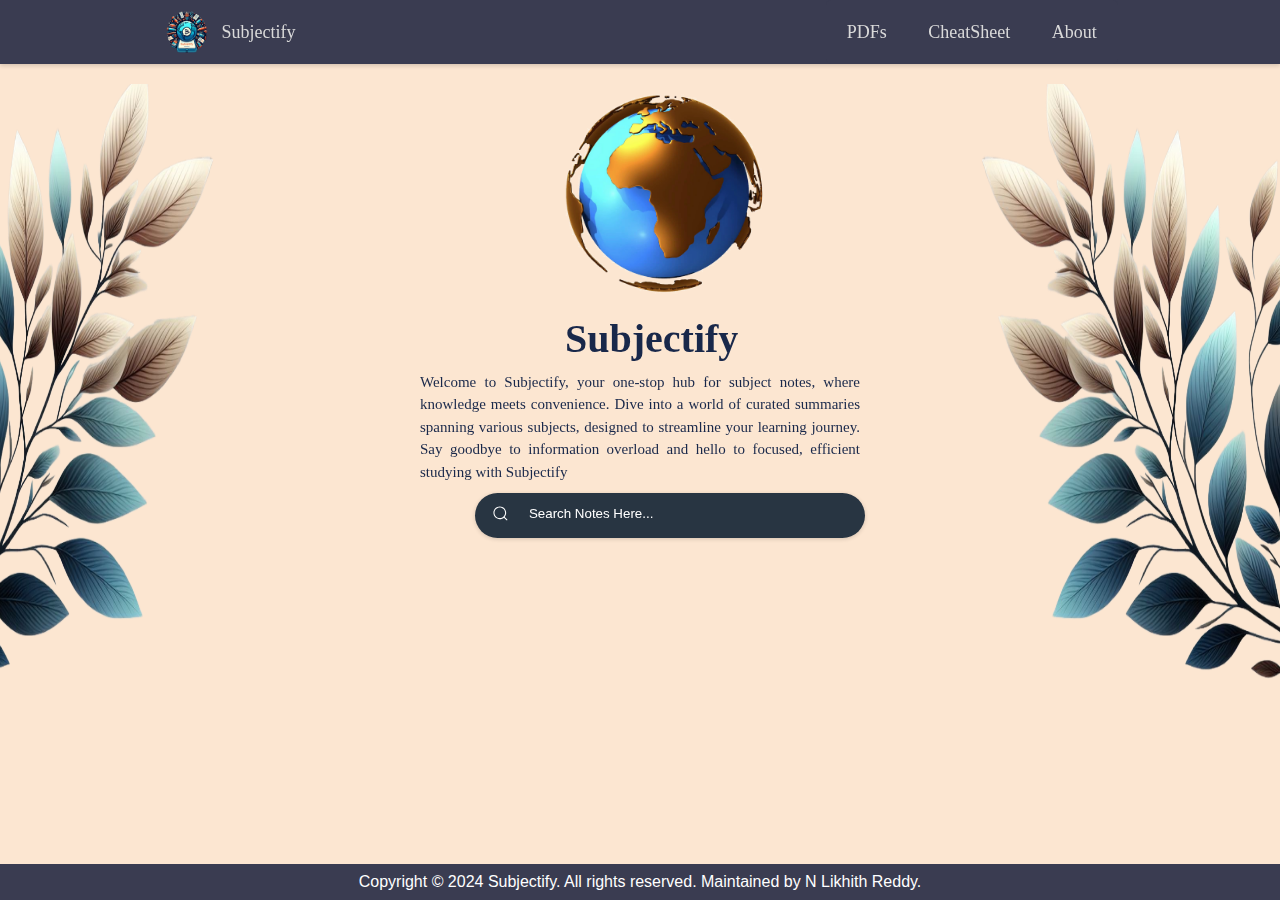
==== commit 4e6a6240: "Added files" ====
--- a/index.html
+++ b/index.html
@@ -5,7 +5,7 @@
   <meta name="viewport" content="width=device-width, initial-scale=1.0">
   <title>Subjectify</title>
   <link rel="stylesheet" href="styles.css">
-  <link rel="icon" type="image/png" href="static\images\Subjectify logo.png">
+  <link rel="icon" type="image/png" href="images\Subjectify logo.png">
 </head>
 <body>
   <header id="navbar">
@@ -28,33 +28,36 @@
         </ul>
       </div>
     </nav>
+  
     <section id="image-section">
         <div class="image-container">
           <img src="images\leafs.png" alt="Left Image" class="lefimg">
         </div>
         <div class="image-container">
+            
+
             <img src="images\Daco_7374.png" alt="Left Image" class="midimg">
             <h1 class="head1">Subjectify</h1>
             <p class="par1">Welcome to Subjectify, your one-stop hub for subject notes, where knowledge meets convenience. Dive into a world of curated summaries spanning various subjects, designed to streamline your learning journey. Say goodbye to information overload and hello to focused, efficient studying with Subjectify</p>
             <form class="custom-form">
-              <label for="search-input">
-                  <input class="custom-input" type="text" required="" placeholder="Search Notes Here..." id="search-input" name="search-input">
-                  <div class="custom-fancy-bg"></div>
-                  <div class="custom-search-icon">
-                      <svg viewBox="0 0 24 24" aria-hidden="true">
-                          <g>
-                              <path d="M21.53 20.47l-3.66-3.66C19.195 15.24 20 13.214 20 11c0-4.97-4.03-9-9-9s-9 4.03-9 9 4.03 9 9 9c2.215 0 4.24-.804 5.808-2.13l3.66 3.66c.147.146.34.22.53.22s.385-.073.53-.22c.295-.293.295-.767.002-1.06zM3.5 11c0-4.135 3.365-7.5 7.5-7.5s7.5 3.365 7.5 7.5-3.365 7.5-7.5 7.5-7.5-3.365-7.5-7.5z"></path>
-                          </g>
-                      </svg>
-                  </div>
-                  <button class="custom-close-btn" type="reset">
-                      <svg xmlns="http://www.w3.org/2000/svg" viewBox="0 0 20 20" fill="currentColor">
-                          <path fill-rule="evenodd" d="M4.293 4.293a1 1 0 011.414 0L10 8.586l4.293-4.293a1 1 0 111.414 1.414L11.414 10l4.293 4.293a1 1 0 01-1.414 1.414L10 11.414l-4.293 4.293a1 1 0 01-1.414-1.414L8.586 10 4.293 5.707a1 1 0 010-1.414z" clip-rule="evenodd"></path>
-                      </svg>
-                  </button>
-              </label>
-              <div id="suggestions"></div>
-              <button type="submit" style="display:none"></button> 
+                <label for="search-input">
+                    <input class="custom-input" type="text" required="" placeholder="Search Notes Here..." id="search-input" name="search-input">
+                    <div class="custom-fancy-bg"></div>
+                    <div class="custom-search-icon">
+                        <svg viewBox="0 0 24 24" aria-hidden="true">
+                            <g>
+                                <path d="M21.53 20.47l-3.66-3.66C19.195 15.24 20 13.214 20 11c0-4.97-4.03-9-9-9s-9 4.03-9 9 4.03 9 9 9c2.215 0 4.24-.804 5.808-2.13l3.66 3.66c.147.146.34.22.53.22s.385-.073.53-.22c.295-.293.295-.767.002-1.06zM3.5 11c0-4.135 3.365-7.5 7.5-7.5s7.5 3.365 7.5 7.5-3.365 7.5-7.5 7.5-7.5-3.365-7.5-7.5z"></path>
+                            </g>
+                        </svg>
+                    </div>
+                    <button class="custom-close-btn" type="reset">
+                        <svg xmlns="http://www.w3.org/2000/svg" viewBox="0 0 20 20" fill="currentColor">
+                            <path fill-rule="evenodd" d="M4.293 4.293a1 1 0 011.414 0L10 8.586l4.293-4.293a1 1 0 111.414 1.414L11.414 10l4.293 4.293a1 1 0 01-1.414 1.414L10 11.414l-4.293 4.293a1 1 0 01-1.414-1.414L8.586 10 4.293 5.707a1 1 0 010-1.414z" clip-rule="evenodd"></path>
+                        </svg>
+                    </button>
+                </label>
+                <div id="suggestions"></div>
+                <button type="submit" style="display:none"></button> 
             </form>
 
             <script>
@@ -113,17 +116,46 @@
           
                       
                       const manualSuggestionsCheetSheet = [
-                          "Blender Hotkey Cheat Sheet",
-                          "C Programming Cheat Sheet",
-                          "Java Programming Cheat Sheet",
-                          "JavaScript Cheat Sheet",
-                          "Kubectl Cheat Sheet",
-                          "Linux Common Commands Cheat Sheet",
-                          "SQLite3 Cheat Sheet",
-                          "Git Cheat Sheet",
-                          "Kubernetes Cheat Sheet",
-                          "Perl Cheat Sheet",
-                          "Raspberry Pi Cheat Sheet",
+                        "Java Fundamentals Cheat Sheet",
+                        "Python For Data Science SciPy Cheat Sheet",
+                        "Python For Data Science Scikit-Learn Cheat Sheet",
+                        "Web Programming Cheat Sheet",
+                        "Web Programming Exam Cheat Sheet",
+                        "Git Cheat Sheet",
+                        "sqlite3 Cheat Sheet",
+                        "Python For Data Science PySpark SQL Basics Cheat Sheet",
+                        "Python For Data Science PySpark RDD Cheat Sheet",
+                        "JavaScript Cheat Sheet",
+                        "C Cheat Sheet",
+                        "Python For Data Science Pandas Basics Cheat Sheet",
+                        "MongoDB Cheat Sheet",
+                        "Neural Networks",
+                        "Python For Data Science NumPy Cheat Sheet",
+                        "Python For Data Science Matplotlib Cheat Sheet",
+                        "Machine Learning Interview Cheat sheets",
+                        "PHP Cheat Sheet",
+                        "Python For Data Science Keras Cheat Sheet",
+                        "Python For Data Science Jupyter Cheat Sheet",
+                        "HTML Cheatsheet",
+                        "Rails 4 Cheat Sheet",
+                        "Regular Expressions Cheat Sheet",
+                        "Python Cheat Sheet",
+                        "MySQL Cheat Sheet",
+                        "JavaScript Cheat Sheet",
+                        "Data Wrangling with dplyr and tidyr Cheat Sheet",
+                        "Python For Data Science",
+                        "Objective-C Cheat Sheet",
+                        "Blender Hotkey Cheat Sheet",
+                        "C Programming Cheat Sheet",
+                        "Java Programming Cheat Sheet",
+                        "JavaScript Cheat Sheet",
+                        "Kubectl Cheat Sheet",
+                        "Linux Common Commands Cheat Sheet",
+                        "SQLite3 Cheat Sheet",
+                        "Git Cheat Sheet",
+                        "Kubernetes Cheat Sheet",
+                        "Perl Cheat Sheet",
+                        "Raspberry Pi Cheat Sheet"
                          
                       ];
           
@@ -200,30 +232,14 @@
               });
             </script>
           
-          
-          
-          
-          
-          
-          
-          
-          
-          
-          
-          
-          
-          
-            
-          
-            
-          
-            
+  
         </div>
         <div class="image-container">
           <img src="images\leafs.png" alt="Right Image" class="rigimg">
         </div>
     </section>
   </header>
+  
 
   <footer>
     <p>Copyright &copy; 2024 Subjectify. All rights reserved. Maintained by N Likhith Reddy.</p>
--- a/styles.css
+++ b/styles.css
@@ -196,6 +196,8 @@
     display: flex;
     justify-content: space-between;
     margin-top: 20px; 
+    height: calc(100vh - 50px); /* Adjust 50px if your header/footer height is different */
+    overflow-y: auto;
     
 }
   
@@ -292,6 +294,9 @@
     #image-section {
         flex-direction: column;
         align-items: center;
+        margin-top: -20px;
+        height: calc(100vh - 50px); /* Adjust 50px if your header/footer height is different */
+        overflow-y: auto;
     }
 
     .image-container {
@@ -897,6 +902,18 @@
     background-color: #c2ece4;
     color: black;
 }
+
+@media screen and (max-width: 600px) {
+    #suggestions {
+        top: calc(100% + 3px);
+        max-height: 150px;
+    }
+  
+    .suggestion-item {
+        padding: 8px;
+    }
+}
+
   
 
 
@@ -946,7 +963,7 @@
 
 
 .subject {
-    background-color: #f0f0f0;
+    background-color: #FFD966;
     border-radius: 10px;
     margin: 40px; 
     padding: 20px;
@@ -988,7 +1005,7 @@
     flex-grow: 1;
     margin: 0 0.5rem;
     padding: 0.5rem;
-    background-color: #a3be8c;
+    background-color: #8FBC8F;
     color: black;
     text-decoration: none;
     border-radius: 8px; 
